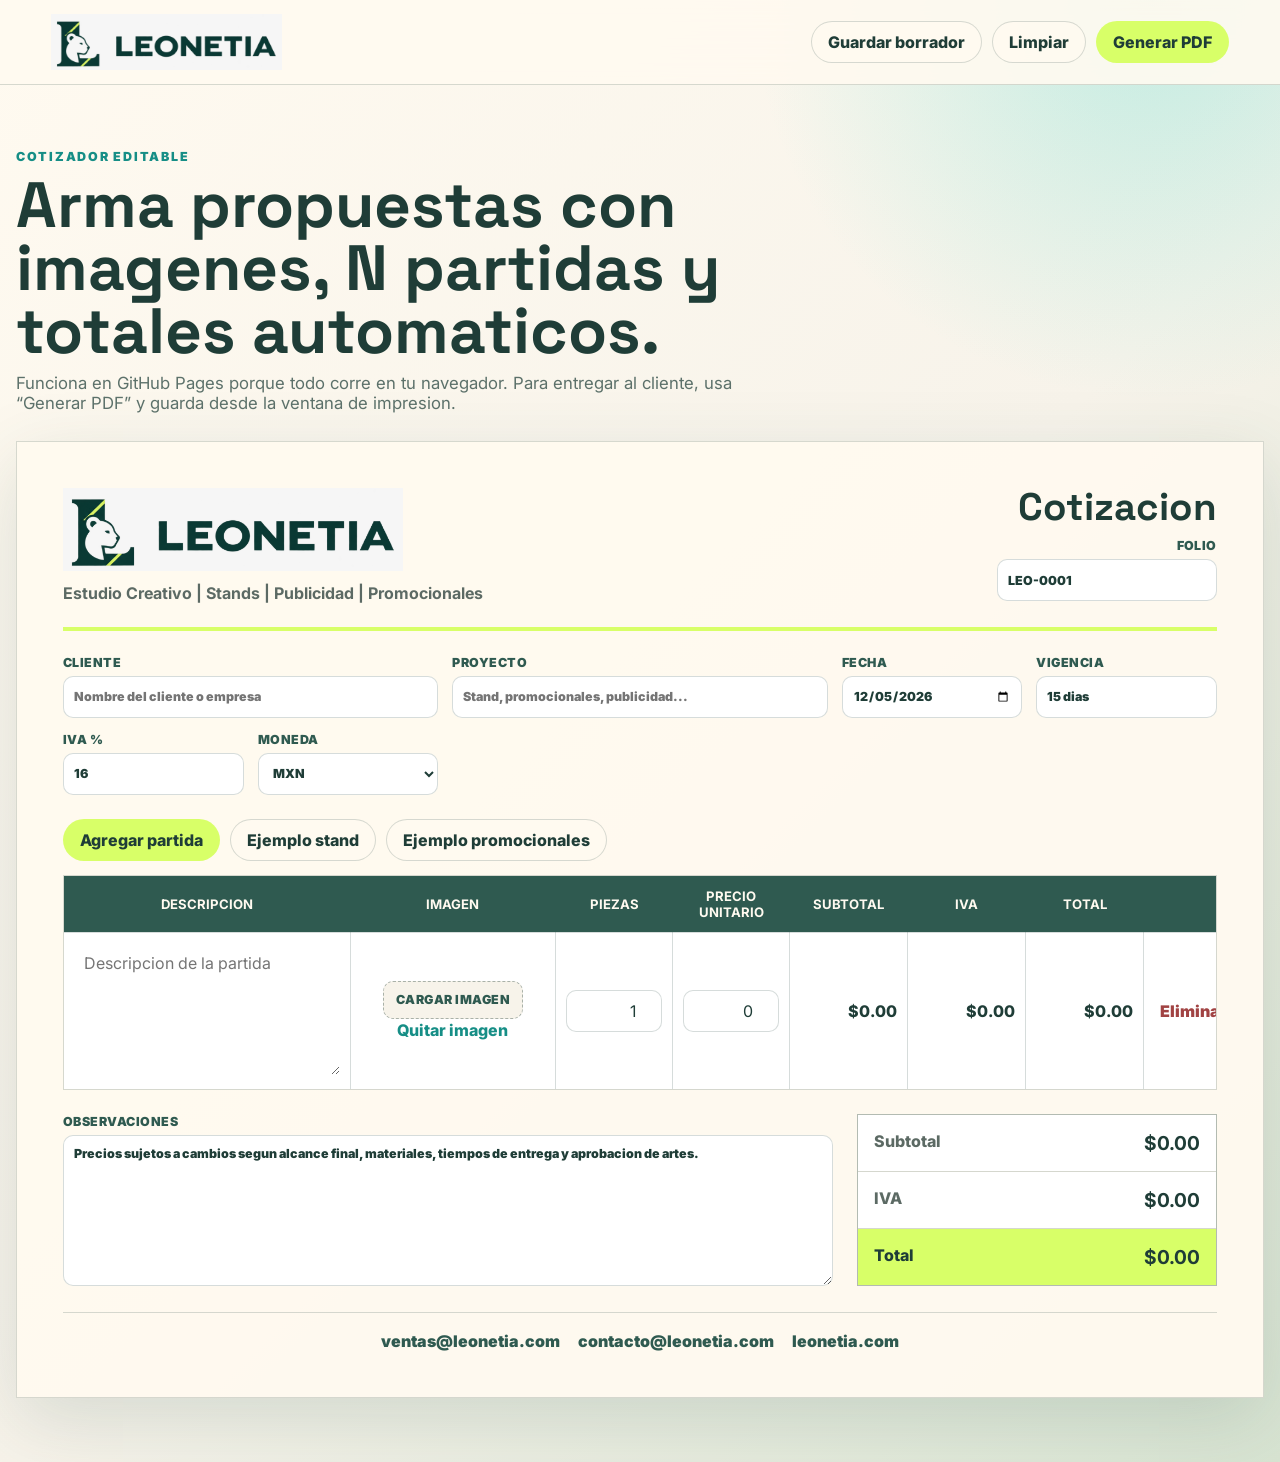
==== cotizador.html @ 96bd012c "Add editable quote builder" ====
<!doctype html>
<html lang="es">
  <head>
    <meta charset="utf-8" />
    <meta name="viewport" content="width=device-width, initial-scale=1" />
    <title>Cotizador | LEONETIA Estudio Creativo</title>
    <meta
      name="description"
      content="Cotizador editable de LEONETIA para stands, promocionales, publicidad y produccion visual."
    />
    <meta name="theme-color" content="#F7F3EA" />
    <link rel="icon" href="assets/leonetia-mark.svg" type="image/svg+xml" />
    <link rel="preconnect" href="https://fonts.googleapis.com" />
    <link rel="preconnect" href="https://fonts.gstatic.com" crossorigin />
    <link
      href="https://fonts.googleapis.com/css2?family=Inter:wght@400;500;600;700;800&family=Space+Grotesk:wght@600;700&display=swap"
      rel="stylesheet"
    />
    <link rel="stylesheet" href="cotizador.css" />
  </head>
  <body>
    <header class="quote-toolbar">
      <a class="quote-brand" href="index.html" aria-label="Volver al sitio de LEONETIA">
        <img src="assets/leonetia-logo-approved.png" alt="LEONETIA" />
      </a>
      <div class="toolbar-actions no-print">
        <button type="button" class="secondary-action" id="saveQuote">Guardar borrador</button>
        <button type="button" class="secondary-action" id="resetQuote">Limpiar</button>
        <button type="button" class="primary-action" id="printQuote">Generar PDF</button>
      </div>
    </header>

    <main class="quote-shell">
      <section class="quote-intro no-print" aria-label="Descripcion del cotizador">
        <p>Cotizador editable</p>
        <h1>Arma propuestas con imagenes, N partidas y totales automaticos.</h1>
        <span>
          Funciona en GitHub Pages porque todo corre en tu navegador. Para entregar al cliente,
          usa “Generar PDF” y guarda desde la ventana de impresion.
        </span>
      </section>

      <section class="quote-document" id="quoteDocument" aria-label="Cotizacion">
        <div class="document-head">
          <div>
            <img src="assets/leonetia-logo-approved.png" alt="LEONETIA" />
            <p>Estudio Creativo | Stands | Publicidad | Promocionales</p>
          </div>
          <div class="quote-title">
            <strong>Cotizacion</strong>
            <label>
              Folio
              <input id="quoteFolio" type="text" value="LEO-0001" />
            </label>
          </div>
        </div>

        <div class="quote-meta">
          <label>
            Cliente
            <input id="clientName" type="text" placeholder="Nombre del cliente o empresa" />
          </label>
          <label>
            Proyecto
            <input id="projectName" type="text" placeholder="Stand, promocionales, publicidad..." />
          </label>
          <label>
            Fecha
            <input id="quoteDate" type="date" />
          </label>
          <label>
            Vigencia
            <input id="quoteValidity" type="text" value="15 dias" />
          </label>
          <label>
            IVA %
            <input id="ivaRate" type="number" min="0" step="0.01" value="16" />
          </label>
          <label>
            Moneda
            <select id="currency">
              <option value="MXN">MXN</option>
              <option value="USD">USD</option>
            </select>
          </label>
        </div>

        <div class="items-actions no-print">
          <button type="button" class="primary-action" id="addItem">Agregar partida</button>
          <button type="button" class="secondary-action" id="addStandPack">Ejemplo stand</button>
          <button type="button" class="secondary-action" id="addPromoPack">Ejemplo promocionales</button>
        </div>

        <div class="quote-table-wrap">
          <table class="quote-table">
            <thead>
              <tr>
                <th class="description-col">Descripcion</th>
                <th class="image-col">Imagen</th>
                <th>Piezas</th>
                <th>Precio unitario</th>
                <th>Subtotal</th>
                <th>IVA</th>
                <th>Total</th>
                <th class="no-print row-action-col"></th>
              </tr>
            </thead>
            <tbody id="itemsBody"></tbody>
          </table>
        </div>

        <div class="quote-bottom">
          <label class="notes-field">
            Observaciones
            <textarea id="quoteNotes">Precios sujetos a cambios segun alcance final, materiales, tiempos de entrega y aprobacion de artes.</textarea>
          </label>

          <aside class="totals-panel" aria-label="Totales">
            <div>
              <span>Subtotal</span>
              <strong id="subtotalAmount">$0.00</strong>
            </div>
            <div>
              <span>IVA</span>
              <strong id="ivaAmount">$0.00</strong>
            </div>
            <div class="grand-total">
              <span>Total</span>
              <strong id="totalAmount">$0.00</strong>
            </div>
          </aside>
        </div>

        <footer class="quote-footer">
          <span>ventas@leonetia.com</span>
          <span>contacto@leonetia.com</span>
          <span>leonetia.com</span>
        </footer>
      </section>
    </main>

    <template id="itemTemplate">
      <tr class="quote-row">
        <td class="description-cell">
          <textarea class="item-description" placeholder="Descripcion de la partida"></textarea>
        </td>
        <td class="image-cell">
          <label class="image-picker no-print">
            <input class="item-image-input" type="file" accept="image/*" />
            <span>Cargar imagen</span>
          </label>
          <img class="item-image" alt="Imagen de partida" />
          <button type="button" class="text-action no-print remove-image">Quitar imagen</button>
        </td>
        <td><input class="item-qty" type="number" min="0" step="1" value="1" /></td>
        <td><input class="item-price" type="number" min="0" step="0.01" value="0" /></td>
        <td class="money item-subtotal">$0.00</td>
        <td class="money item-iva">$0.00</td>
        <td class="money item-total">$0.00</td>
        <td class="no-print row-action-col">
          <button type="button" class="delete-row" aria-label="Eliminar partida">Eliminar</button>
        </td>
      </tr>
    </template>

    <script src="cotizador.js"></script>
  </body>
</html>
---- cotizador.css ----
:root {
  --ink: #1f3d37;
  --evergreen: #2f5a50;
  --sage: #d8e4d2;
  --ivory: #f7f3ea;
  --warm-white: #fffaf0;
  --lime: #d8ff68;
  --cyan: #36d6c9;
  --line: rgba(31, 61, 55, 0.18);
  --muted: #5c6a64;
  --shadow: 0 22px 70px rgba(47, 90, 80, 0.16);
}

* {
  box-sizing: border-box;
}

body {
  margin: 0;
  color: var(--ink);
  background:
    radial-gradient(circle at 90% 0%, rgba(54, 214, 201, 0.28), transparent 25rem),
    linear-gradient(135deg, var(--warm-white), var(--ivory) 54%, var(--sage));
  font-family: Inter, Arial, sans-serif;
}

button,
input,
select,
textarea {
  font: inherit;
}

.quote-toolbar {
  position: sticky;
  top: 0;
  z-index: 10;
  display: flex;
  align-items: center;
  justify-content: space-between;
  gap: 24px;
  min-height: 78px;
  padding: 14px clamp(18px, 4vw, 54px);
  background: rgba(255, 250, 240, 0.9);
  border-bottom: 1px solid var(--line);
  backdrop-filter: blur(18px);
}

.quote-brand img {
  display: block;
  width: clamp(170px, 18vw, 250px);
  height: auto;
}

.toolbar-actions,
.items-actions {
  display: flex;
  flex-wrap: wrap;
  gap: 10px;
}

.primary-action,
.secondary-action {
  min-height: 42px;
  padding: 10px 16px;
  border-radius: 999px;
  border: 1px solid transparent;
  color: var(--ink);
  font-weight: 800;
  cursor: pointer;
}

.primary-action {
  background: var(--lime);
}

.secondary-action {
  background: rgba(255, 250, 240, 0.8);
  border-color: var(--line);
}

.quote-shell {
  width: min(1480px, calc(100vw - 32px));
  margin: 0 auto;
  padding: clamp(28px, 5vw, 64px) 0;
}

.quote-intro {
  display: grid;
  gap: 10px;
  max-width: 920px;
  margin-bottom: 28px;
}

.quote-intro p {
  margin: 0;
  color: #168e86;
  font-size: 0.78rem;
  font-weight: 900;
  letter-spacing: 0.14em;
  text-transform: uppercase;
}

.quote-intro h1 {
  margin: 0;
  font-family: "Space Grotesk", Inter, Arial, sans-serif;
  font-size: clamp(2.1rem, 5vw, 4.6rem);
  line-height: 0.98;
}

.quote-intro span {
  max-width: 760px;
  color: rgba(31, 61, 55, 0.72);
  font-size: 1.05rem;
}

.quote-document {
  padding: clamp(24px, 4vw, 46px);
  background: rgba(255, 250, 240, 0.96);
  border: 1px solid var(--line);
  box-shadow: var(--shadow);
}

.document-head {
  display: flex;
  align-items: flex-start;
  justify-content: space-between;
  gap: 24px;
  padding-bottom: 24px;
  border-bottom: 4px solid var(--lime);
}

.document-head img {
  width: min(340px, 48vw);
  height: auto;
}

.document-head p {
  margin: 8px 0 0;
  color: var(--muted);
  font-weight: 700;
}

.quote-title {
  display: grid;
  gap: 12px;
  min-width: 220px;
  text-align: right;
}

.quote-title strong {
  font-family: "Space Grotesk", Inter, Arial, sans-serif;
  font-size: 2.4rem;
  line-height: 1;
}

label {
  display: grid;
  gap: 6px;
  color: var(--evergreen);
  font-size: 0.78rem;
  font-weight: 900;
  letter-spacing: 0.04em;
  text-transform: uppercase;
}

input,
select,
textarea {
  width: 100%;
  border: 1px solid var(--line);
  border-radius: 10px;
  background: #fff;
  color: var(--ink);
  outline: none;
}

input,
select {
  min-height: 42px;
  padding: 8px 10px;
}

textarea {
  min-height: 96px;
  padding: 10px;
  resize: vertical;
}

.quote-meta {
  display: grid;
  grid-template-columns: repeat(6, minmax(120px, 1fr));
  gap: 14px;
  margin: 24px 0;
}

.quote-meta label:nth-child(1),
.quote-meta label:nth-child(2) {
  grid-column: span 2;
}

.items-actions {
  margin-bottom: 14px;
}

.quote-table-wrap {
  overflow-x: auto;
  border: 1px solid var(--line);
}

.quote-table {
  width: 100%;
  min-width: 1180px;
  border-collapse: collapse;
  background: #fff;
}

.quote-table th {
  padding: 12px 10px;
  background: var(--evergreen);
  color: var(--warm-white);
  font-size: 0.82rem;
  text-transform: uppercase;
}

.quote-table td {
  padding: 10px;
  border-top: 1px solid var(--line);
  border-right: 1px solid var(--line);
  vertical-align: middle;
}

.description-col {
  width: 31%;
}

.image-col {
  width: 18%;
}

.description-cell textarea {
  min-height: 132px;
  border: 0;
  background: transparent;
  font-size: 1rem;
  line-height: 1.35;
}

.image-cell {
  min-width: 190px;
  text-align: center;
}

.image-picker {
  display: inline-flex;
  align-items: center;
  justify-content: center;
  min-height: 38px;
  padding: 8px 12px;
  border: 1px dashed rgba(31, 61, 55, 0.36);
  border-radius: 10px;
  background: var(--ivory);
  cursor: pointer;
}

.image-picker input {
  position: absolute;
  width: 1px;
  height: 1px;
  opacity: 0;
}

.item-image {
  display: none;
  width: 160px;
  height: 118px;
  margin: 8px auto;
  object-fit: contain;
  border: 1px solid var(--line);
  background: var(--warm-white);
}

.item-image.has-image {
  display: block;
}

.text-action {
  border: 0;
  background: transparent;
  color: #168e86;
  font-weight: 800;
  cursor: pointer;
}

.item-qty,
.item-price {
  min-width: 96px;
  text-align: right;
}

.money {
  min-width: 118px;
  text-align: right;
  font-weight: 800;
  white-space: nowrap;
}

.row-action-col {
  width: 84px;
}

.delete-row {
  border: 0;
  background: transparent;
  color: #a14343;
  font-weight: 900;
  cursor: pointer;
}

.quote-bottom {
  display: grid;
  grid-template-columns: minmax(0, 1fr) 360px;
  gap: 24px;
  margin-top: 24px;
}

.notes-field textarea {
  min-height: 150px;
}

.totals-panel {
  align-self: start;
  display: grid;
  gap: 1px;
  overflow: hidden;
  border: 1px solid var(--line);
  background: var(--line);
}

.totals-panel div {
  display: flex;
  justify-content: space-between;
  gap: 16px;
  padding: 16px;
  background: #fff;
}

.totals-panel span {
  color: var(--muted);
  font-weight: 800;
}

.totals-panel strong {
  font-size: 1.2rem;
}

.totals-panel .grand-total {
  background: var(--lime);
}

.totals-panel .grand-total span,
.totals-panel .grand-total strong {
  color: var(--ink);
}

.quote-footer {
  display: flex;
  flex-wrap: wrap;
  justify-content: center;
  gap: 18px;
  margin-top: 26px;
  padding-top: 18px;
  border-top: 1px solid var(--line);
  color: var(--evergreen);
  font-weight: 900;
}

@media (max-width: 980px) {
  .quote-toolbar,
  .document-head,
  .quote-bottom {
    align-items: stretch;
    flex-direction: column;
  }

  .document-head,
  .quote-bottom {
    display: grid;
    grid-template-columns: 1fr;
  }

  .quote-title {
    text-align: left;
  }

  .quote-meta {
    grid-template-columns: repeat(2, minmax(0, 1fr));
  }

  .quote-meta label:nth-child(1),
  .quote-meta label:nth-child(2) {
    grid-column: span 2;
  }
}

@media (max-width: 620px) {
  .quote-shell {
    width: min(100vw - 18px, 1480px);
  }

  .quote-meta {
    grid-template-columns: 1fr;
  }

  .quote-meta label:nth-child(1),
  .quote-meta label:nth-child(2) {
    grid-column: span 1;
  }

  .toolbar-actions,
  .items-actions {
    display: grid;
  }
}

@media print {
  @page {
    size: A4 landscape;
    margin: 8mm;
  }

  body {
    background: #fff;
  }

  .no-print,
  .quote-toolbar,
  .quote-intro,
  .row-action-col {
    display: none !important;
  }

  .quote-shell {
    width: 100%;
    padding: 0;
  }

  .quote-document {
    padding: 0;
    border: 0;
    box-shadow: none;
  }

  input,
  select,
  textarea {
    border: 0;
    padding: 0;
    background: transparent;
  }

  textarea {
    resize: none;
  }

  .quote-table-wrap {
    overflow: visible;
  }

  .quote-table {
    min-width: 0;
    font-size: 10px;
  }

  .quote-table th {
    padding: 7px;
  }

  .quote-table td {
    padding: 7px;
  }

  .description-cell textarea {
    min-height: 78px;
    font-size: 10px;
  }

  .item-image {
    display: block;
    width: 110px;
    height: 82px;
  }

  .item-image:not(.has-image) {
    display: none;
  }

  .quote-bottom {
    grid-template-columns: 1fr 270px;
    gap: 14px;
  }
}
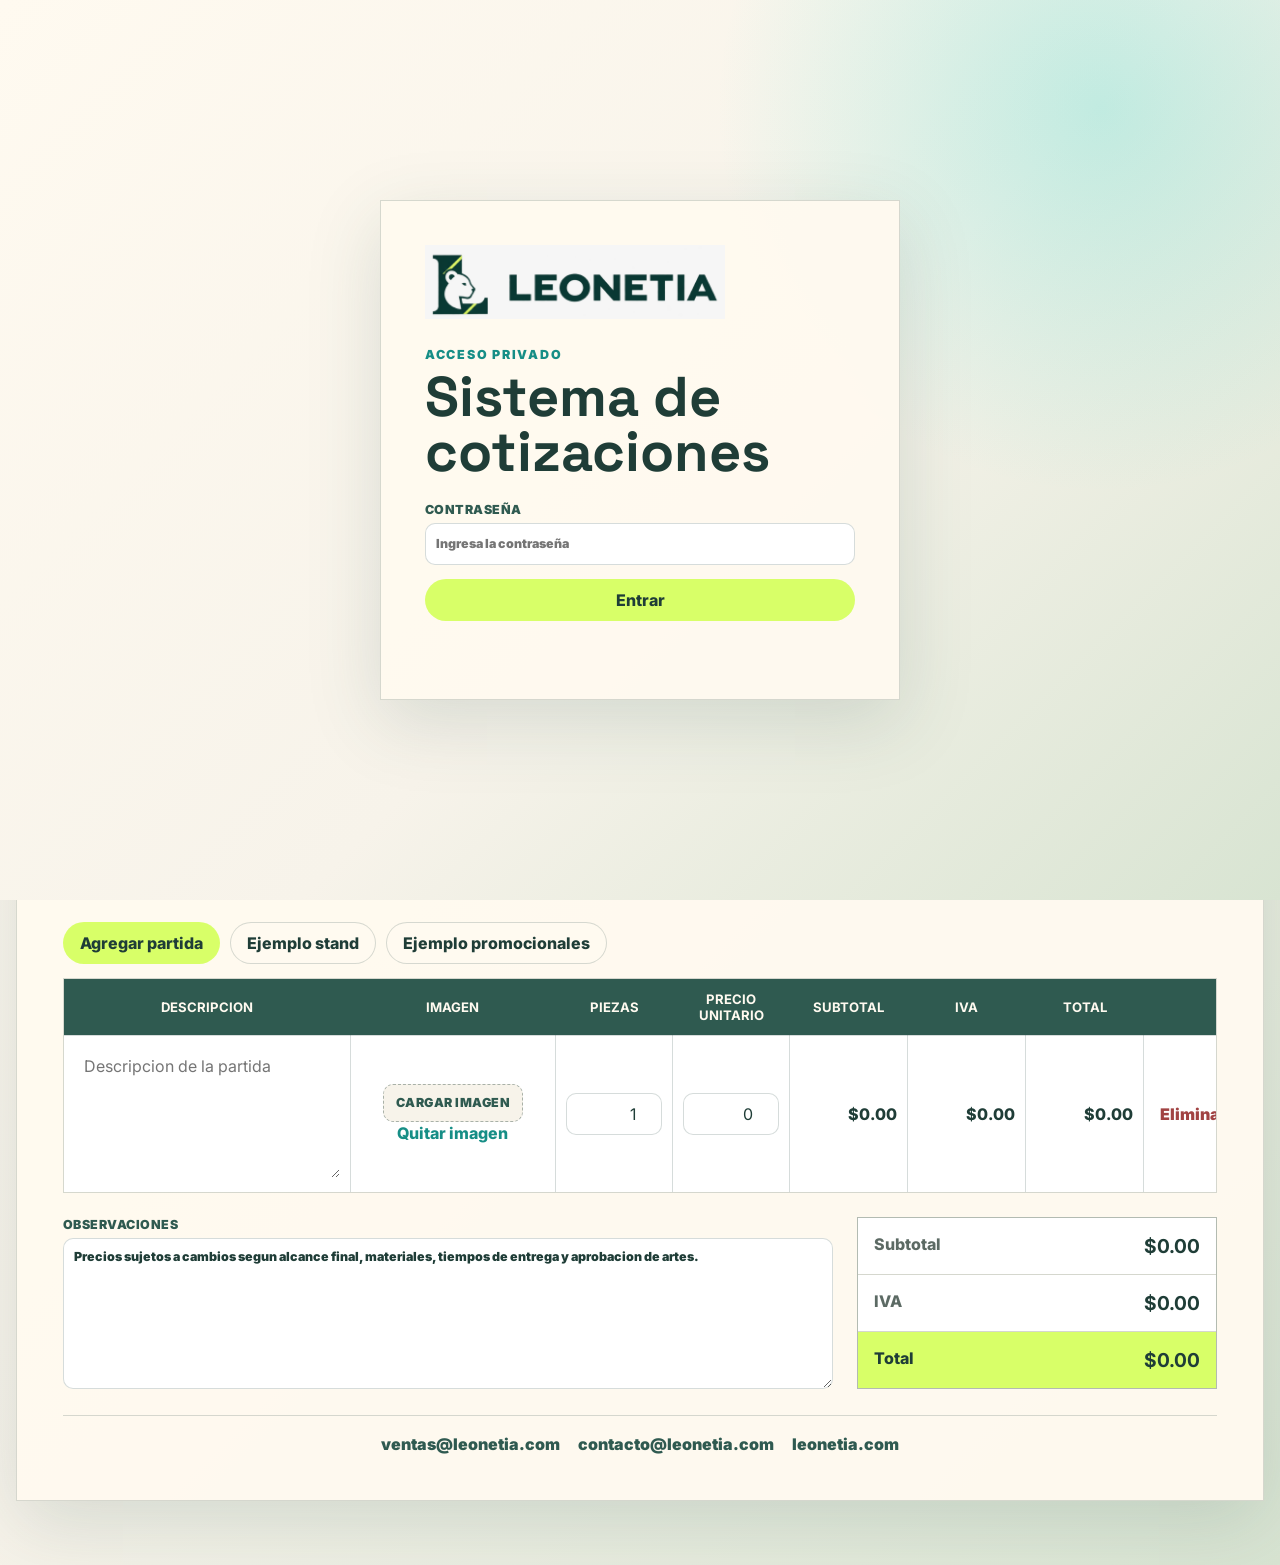
==== commit 7500776a: "Add private access and print refinements" ====
--- a/cotizador.html
+++ b/cotizador.html
@@ -18,13 +18,28 @@
     />
     <link rel="stylesheet" href="cotizador.css" />
   </head>
-  <body>
+  <body class="locked">
+    <section class="access-gate no-print" id="accessGate" aria-label="Acceso privado">
+      <div class="access-panel">
+        <img src="assets/leonetia-logo-approved.png" alt="LEONETIA" />
+        <p>Acceso privado</p>
+        <h1>Sistema de cotizaciones</h1>
+        <label>
+          Contraseña
+          <input id="accessPassword" type="password" autocomplete="current-password" placeholder="Ingresa la contraseña" />
+        </label>
+        <button type="button" class="primary-action" id="unlockAccess">Entrar</button>
+        <span id="accessMessage" role="status"></span>
+      </div>
+    </section>
+
     <header class="quote-toolbar">
       <a class="quote-brand" href="index.html" aria-label="Volver al sitio de LEONETIA">
         <img src="assets/leonetia-logo-approved.png" alt="LEONETIA" />
       </a>
       <div class="toolbar-actions no-print">
         <button type="button" class="secondary-action" id="saveQuote">Guardar borrador</button>
+        <button type="button" class="secondary-action" id="saveArchive">Guardar propuesta</button>
         <button type="button" class="secondary-action" id="resetQuote">Limpiar</button>
         <button type="button" class="primary-action" id="printQuote">Generar PDF</button>
       </div>
@@ -32,12 +47,20 @@
 
     <main class="quote-shell">
       <section class="quote-intro no-print" aria-label="Descripcion del cotizador">
-        <p>Cotizador editable</p>
+        <p>Acceso privado</p>
         <h1>Arma propuestas con imagenes, N partidas y totales automaticos.</h1>
         <span>
-          Funciona en GitHub Pages porque todo corre en tu navegador. Para entregar al cliente,
-          usa “Generar PDF” y guarda desde la ventana de impresion.
+          Este modulo corre en GitHub Pages y guarda borradores en este navegador. Para entregar
+          al cliente, usa “Generar PDF” y guarda desde la ventana de impresion.
         </span>
+      </section>
+
+      <section class="quote-archive no-print" aria-label="Propuestas guardadas">
+        <div>
+          <p>Propuestas guardadas</p>
+          <span>Historial local de este navegador.</span>
+        </div>
+        <div id="archiveList" class="archive-list"></div>
       </section>
 
       <section class="quote-document" id="quoteDocument" aria-label="Cotizacion">
--- a/cotizador.css
+++ b/cotizador.css
@@ -22,6 +22,69 @@
     radial-gradient(circle at 90% 0%, rgba(54, 214, 201, 0.28), transparent 25rem),
     linear-gradient(135deg, var(--warm-white), var(--ivory) 54%, var(--sage));
   font-family: Inter, Arial, sans-serif;
+}
+
+body.locked {
+  overflow: hidden;
+}
+
+.access-gate {
+  position: fixed;
+  inset: 0;
+  z-index: 100;
+  display: grid;
+  place-items: center;
+  padding: 22px;
+  background:
+    radial-gradient(circle at 86% 12%, rgba(54, 214, 201, 0.28), transparent 24rem),
+    linear-gradient(135deg, var(--warm-white), var(--ivory) 55%, var(--sage));
+}
+
+.access-panel {
+  width: min(520px, 100%);
+  padding: clamp(28px, 5vw, 44px);
+  background: rgba(255, 250, 240, 0.96);
+  border: 1px solid var(--line);
+  box-shadow: var(--shadow);
+}
+
+.access-panel img {
+  width: min(300px, 78vw);
+  height: auto;
+}
+
+.access-panel p,
+.quote-archive p {
+  margin: 24px 0 8px;
+  color: #168e86;
+  font-size: 0.78rem;
+  font-weight: 900;
+  letter-spacing: 0.14em;
+  text-transform: uppercase;
+}
+
+.access-panel h1 {
+  margin: 0 0 22px;
+  font-family: "Space Grotesk", Inter, Arial, sans-serif;
+  font-size: clamp(2rem, 6vw, 3.5rem);
+  line-height: 0.98;
+}
+
+.access-panel .primary-action {
+  width: 100%;
+  margin-top: 14px;
+}
+
+#accessMessage {
+  display: block;
+  min-height: 22px;
+  margin-top: 12px;
+  color: #a14343;
+  font-weight: 800;
+}
+
+body:not(.locked) .access-gate {
+  display: none;
 }
 
 button,
@@ -92,6 +155,44 @@
   margin-bottom: 28px;
 }
 
+.quote-archive {
+  display: flex;
+  align-items: center;
+  justify-content: space-between;
+  gap: 18px;
+  margin-bottom: 22px;
+  padding: 18px;
+  background: rgba(255, 250, 240, 0.76);
+  border: 1px solid var(--line);
+}
+
+.quote-archive p {
+  margin-top: 0;
+}
+
+.quote-archive span {
+  color: var(--muted);
+  font-weight: 700;
+}
+
+.archive-list {
+  display: flex;
+  flex-wrap: wrap;
+  justify-content: flex-end;
+  gap: 10px;
+}
+
+.archive-list button {
+  min-height: 38px;
+  padding: 8px 12px;
+  border: 1px solid var(--line);
+  border-radius: 999px;
+  background: var(--warm-white);
+  color: var(--ink);
+  font-weight: 800;
+  cursor: pointer;
+}
+
 .quote-intro p {
   margin: 0;
   color: #168e86;
@@ -425,8 +526,8 @@
 
 @media print {
   @page {
-    size: A4 landscape;
-    margin: 8mm;
+    size: letter landscape;
+    margin: 7mm;
   }
 
   body {
@@ -449,6 +550,48 @@
     padding: 0;
     border: 0;
     box-shadow: none;
+  }
+
+  .document-head {
+    display: grid;
+    grid-template-columns: 1fr 210px;
+    gap: 12px;
+    padding-bottom: 10px;
+    border-bottom-width: 3px;
+  }
+
+  .document-head img {
+    width: 220px;
+  }
+
+  .document-head p {
+    margin-top: 3px;
+    font-size: 10px;
+  }
+
+  .quote-title {
+    min-width: 0;
+    gap: 5px;
+  }
+
+  .quote-title strong {
+    font-size: 24px;
+  }
+
+  label {
+    gap: 3px;
+    font-size: 8px;
+  }
+
+  .quote-meta {
+    grid-template-columns: 1.4fr 1.6fr 0.8fr 0.8fr 0.55fr 0.65fr;
+    gap: 8px;
+    margin: 12px 0;
+  }
+
+  .quote-meta label:nth-child(1),
+  .quote-meta label:nth-child(2) {
+    grid-column: span 1;
   }
 
   input,
@@ -469,26 +612,45 @@
 
   .quote-table {
     min-width: 0;
-    font-size: 10px;
+    table-layout: fixed;
+    font-size: 9px;
   }
 
   .quote-table th {
-    padding: 7px;
+    padding: 5px 4px;
   }
 
   .quote-table td {
-    padding: 7px;
+    padding: 5px 4px;
+  }
+
+  .description-col {
+    width: 28%;
+  }
+
+  .image-col {
+    width: 16%;
   }
 
   .description-cell textarea {
-    min-height: 78px;
-    font-size: 10px;
+    min-height: 48px;
+    font-size: 9px;
+    line-height: 1.2;
+  }
+
+  .item-qty,
+  .item-price {
+    min-width: 0;
+  }
+
+  .money {
+    min-width: 0;
   }
 
   .item-image {
     display: block;
-    width: 110px;
-    height: 82px;
+    width: 82px;
+    height: 58px;
   }
 
   .item-image:not(.has-image) {
@@ -496,7 +658,28 @@
   }
 
   .quote-bottom {
-    grid-template-columns: 1fr 270px;
-    gap: 14px;
-  }
-}
+    grid-template-columns: 1fr 230px;
+    gap: 10px;
+    margin-top: 10px;
+    page-break-inside: avoid;
+  }
+
+  .notes-field textarea {
+    min-height: 56px;
+    font-size: 9px;
+  }
+
+  .totals-panel div {
+    padding: 7px 9px;
+  }
+
+  .totals-panel strong {
+    font-size: 12px;
+  }
+
+  .quote-footer {
+    margin-top: 10px;
+    padding-top: 8px;
+    font-size: 9px;
+  }
+}
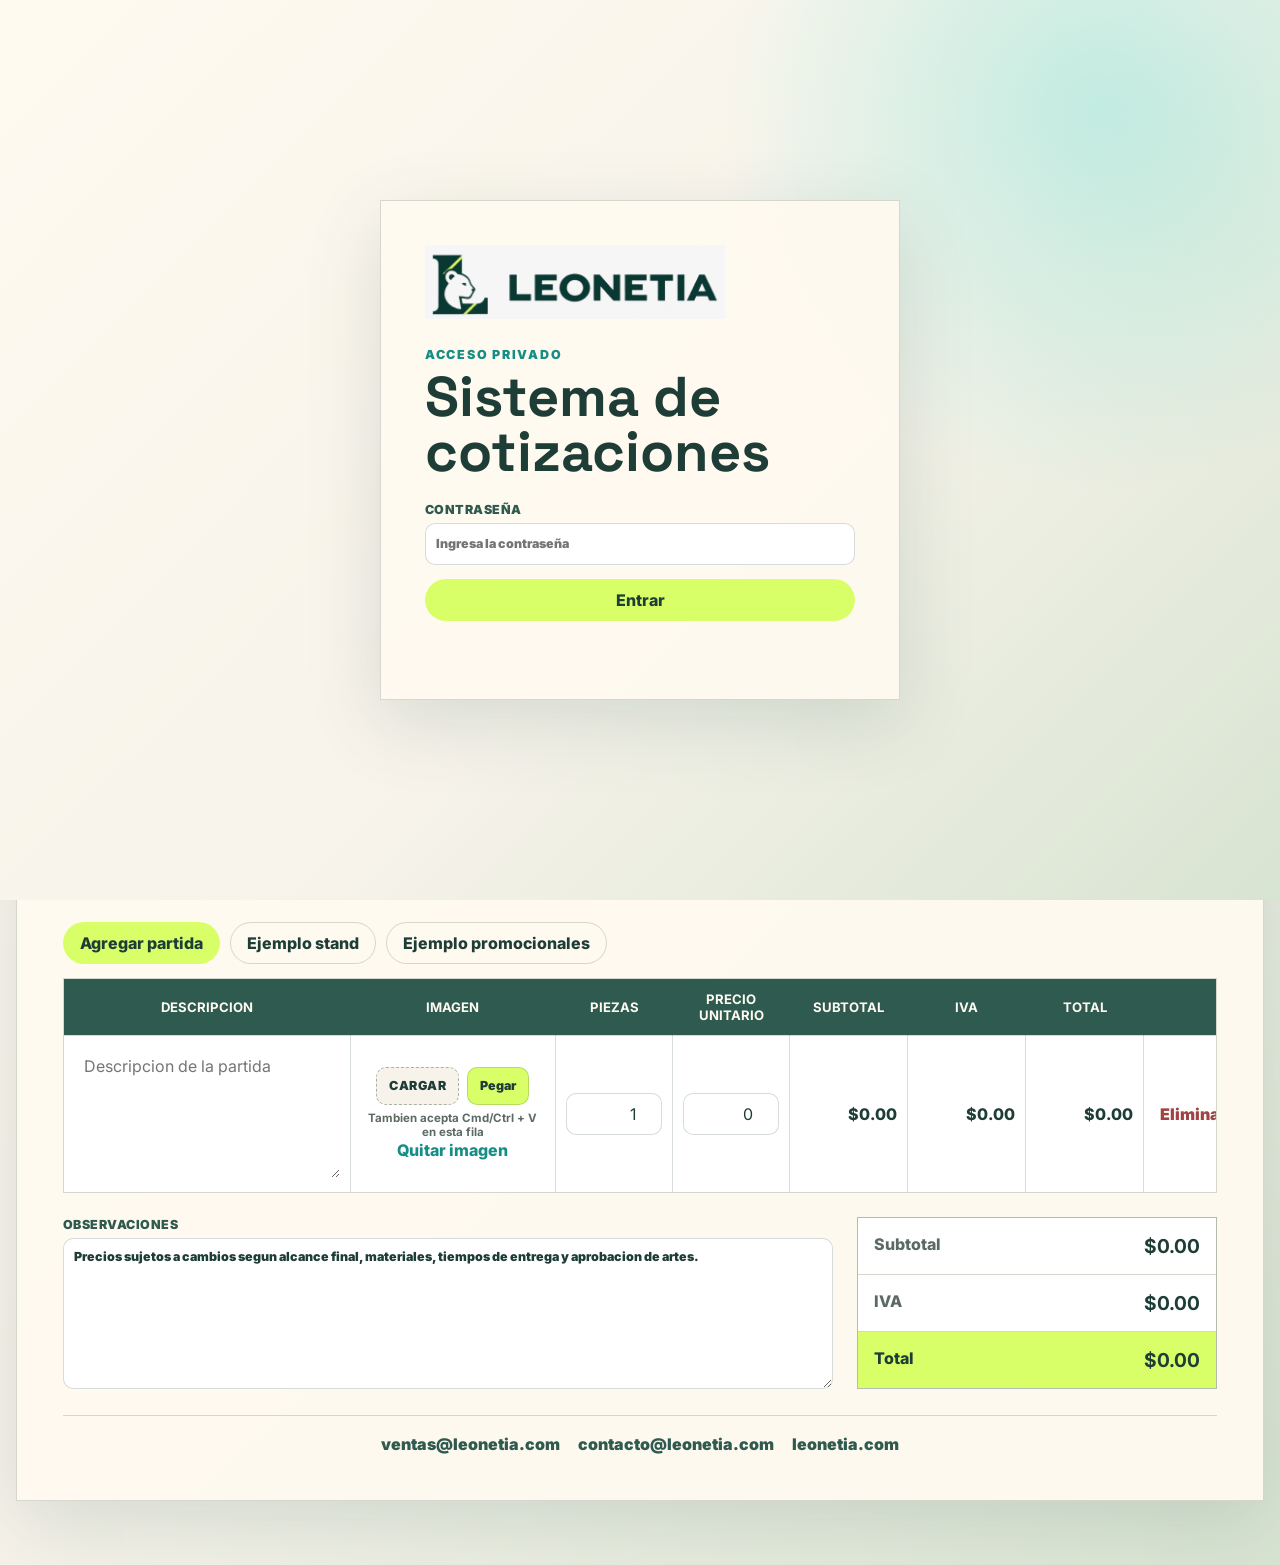
==== commit dcf74974: "Allow quote item images from clipboard" ====
--- a/cotizador.html
+++ b/cotizador.html
@@ -168,10 +168,14 @@
           <textarea class="item-description" placeholder="Descripcion de la partida"></textarea>
         </td>
         <td class="image-cell">
-          <label class="image-picker no-print">
-            <input class="item-image-input" type="file" accept="image/*" />
-            <span>Cargar imagen</span>
-          </label>
+          <div class="image-actions no-print">
+            <label class="image-picker">
+              <input class="item-image-input" type="file" accept="image/*" />
+              <span>Cargar</span>
+            </label>
+            <button type="button" class="paste-image">Pegar</button>
+          </div>
+          <small class="paste-hint no-print">Tambien acepta Cmd/Ctrl + V en esta fila</small>
           <img class="item-image" alt="Imagen de partida" />
           <button type="button" class="text-action no-print remove-image">Quitar imagen</button>
         </td>
--- a/cotizador.css
+++ b/cotizador.css
@@ -352,15 +352,35 @@
   text-align: center;
 }
 
-.image-picker {
+.image-actions {
+  display: flex;
+  justify-content: center;
+  gap: 8px;
+}
+
+.image-picker,
+.paste-image {
   display: inline-flex;
   align-items: center;
   justify-content: center;
   min-height: 38px;
   padding: 8px 12px;
+  color: var(--ink);
+  font-size: 0.78rem;
+  font-weight: 900;
+}
+
+.image-picker {
   border: 1px dashed rgba(31, 61, 55, 0.36);
   border-radius: 10px;
   background: var(--ivory);
+  cursor: pointer;
+}
+
+.paste-image {
+  border: 1px solid var(--line);
+  border-radius: 10px;
+  background: var(--lime);
   cursor: pointer;
 }
 
@@ -369,6 +389,15 @@
   width: 1px;
   height: 1px;
   opacity: 0;
+}
+
+.paste-hint {
+  display: block;
+  margin-top: 6px;
+  color: var(--muted);
+  font-size: 0.72rem;
+  font-weight: 700;
+  text-transform: none;
 }
 
 .item-image {
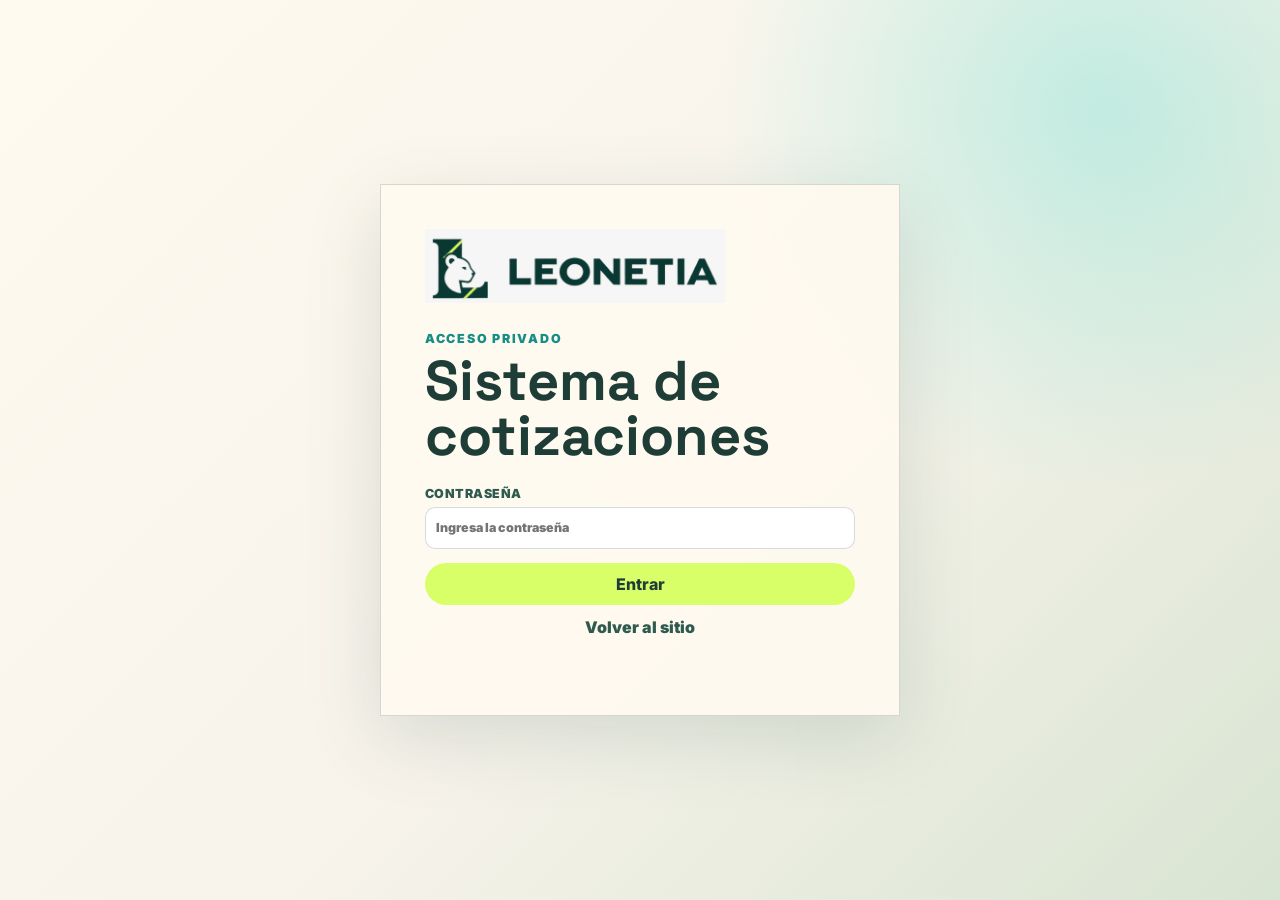
==== commit db544cfb: "Separate private access from quote builder" ====
--- a/cotizador.html
+++ b/cotizador.html
@@ -16,23 +16,14 @@
       href="https://fonts.googleapis.com/css2?family=Inter:wght@400;500;600;700;800&family=Space+Grotesk:wght@600;700&display=swap"
       rel="stylesheet"
     />
+    <script>
+      if (sessionStorage.getItem("leonetiaQuoteAccess") !== "ok") {
+        window.location.replace("acceso.html");
+      }
+    </script>
     <link rel="stylesheet" href="cotizador.css" />
   </head>
-  <body class="locked">
-    <section class="access-gate no-print" id="accessGate" aria-label="Acceso privado">
-      <div class="access-panel">
-        <img src="assets/leonetia-logo-approved.png" alt="LEONETIA" />
-        <p>Acceso privado</p>
-        <h1>Sistema de cotizaciones</h1>
-        <label>
-          Contraseña
-          <input id="accessPassword" type="password" autocomplete="current-password" placeholder="Ingresa la contraseña" />
-        </label>
-        <button type="button" class="primary-action" id="unlockAccess">Entrar</button>
-        <span id="accessMessage" role="status"></span>
-      </div>
-    </section>
-
+  <body>
     <header class="quote-toolbar">
       <a class="quote-brand" href="index.html" aria-label="Volver al sitio de LEONETIA">
         <img src="assets/leonetia-logo-approved.png" alt="LEONETIA" />
--- a/cotizador.css
+++ b/cotizador.css
@@ -24,14 +24,8 @@
   font-family: Inter, Arial, sans-serif;
 }
 
-body.locked {
-  overflow: hidden;
-}
-
 .access-gate {
-  position: fixed;
-  inset: 0;
-  z-index: 100;
+  min-height: 100vh;
   display: grid;
   place-items: center;
   padding: 22px;
@@ -75,16 +69,22 @@
   margin-top: 14px;
 }
 
+.access-back {
+  display: inline-flex;
+  justify-content: center;
+  width: 100%;
+  margin-top: 12px;
+  color: var(--evergreen);
+  font-weight: 900;
+  text-decoration: none;
+}
+
 #accessMessage {
   display: block;
   min-height: 22px;
   margin-top: 12px;
   color: #a14343;
   font-weight: 800;
-}
-
-body:not(.locked) .access-gate {
-  display: none;
 }
 
 button,
